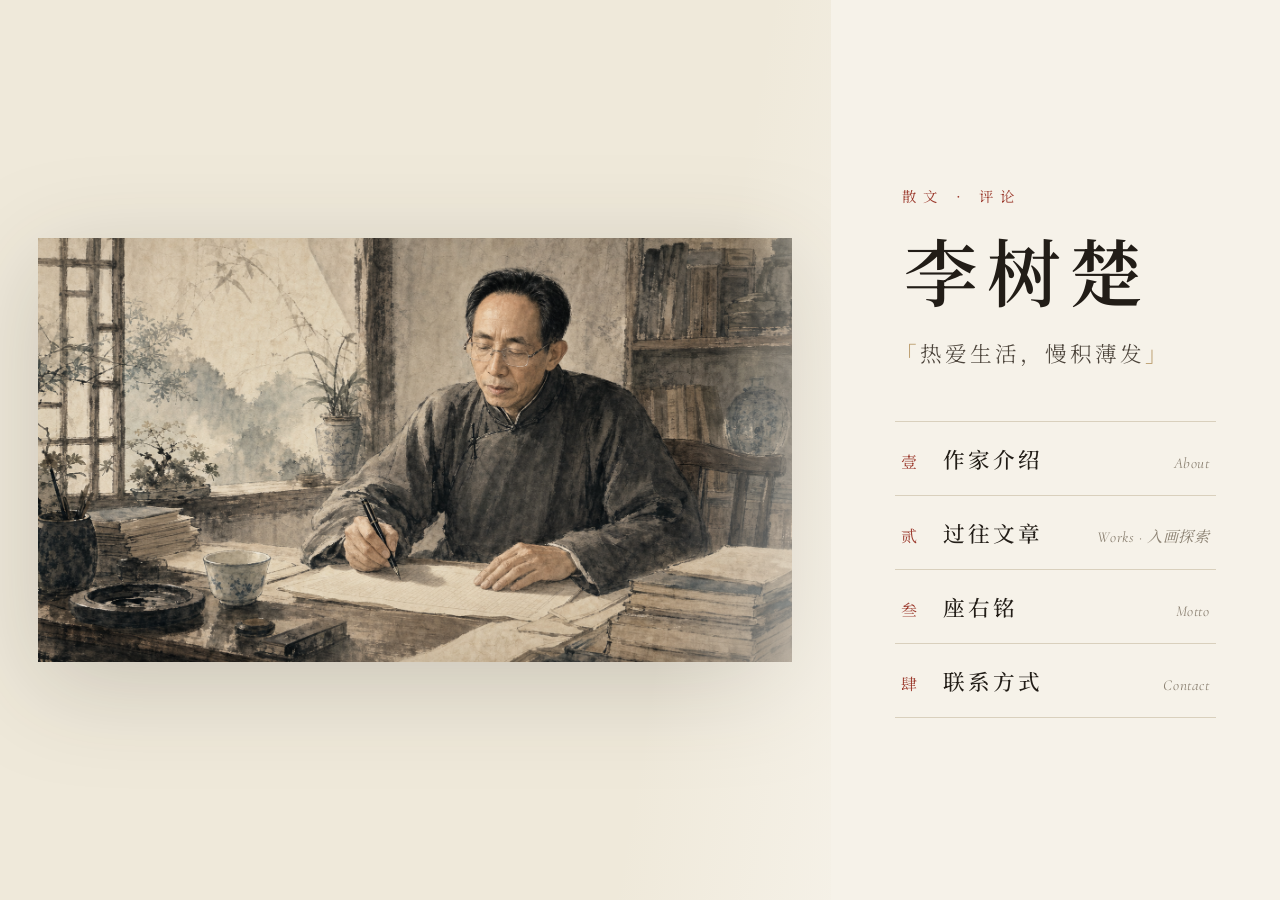
==== index.html @ 4a15b779 "填充联系方式：手机/微信/地址，改为联系信息列表 Co-Authored-By: Claude Opus 4.8 <noreply@anthropic.com>" ====
<!DOCTYPE html>
<html lang="zh-CN">
<head>
  <meta charset="UTF-8" />
  <meta name="viewport" content="width=device-width, initial-scale=1.0" />
  <title>李树楚 · 作家</title>
  <meta name="description" content="作家李树楚个人网站 —— 作家介绍、过往文章、座右铭与联系方式" />
  <link rel="preconnect" href="https://fonts.googleapis.com" />
  <link rel="preconnect" href="https://fonts.gstatic.com" crossorigin />
  <link
    href="https://fonts.googleapis.com/css2?family=Noto+Serif+SC:wght@300;400;500;600;700&family=Cormorant+Garamond:ital,wght@0,400;0,500;1,400&display=swap"
    rel="stylesheet"
  />
  <link rel="stylesheet" href="styles/main.css?v=2" />
</head>
<body class="home-body">
  <!-- 首页 hero：左图右栏（纯入口页）-->
  <section class="hero" id="top">
    <div class="hero__photo">
      <div class="hero__photo-img" data-photo></div>
      <div class="hero__photo-veil" aria-hidden="true"></div>
    </div>
    <div class="hero__panel">
      <div class="hero__intro">
        <p class="hero__eyebrow" data-title></p>
        <h1 class="hero__name" data-name></h1>
        <p class="hero__penname" data-penname></p>
        <p class="hero__tagline" data-tagline></p>
      </div>
      <nav class="hero__menu">
        <a class="hero__entry" href="about.html">
          <span class="hero__entry-num">壹</span>
          <span class="hero__entry-label">作家介绍</span>
          <span class="hero__entry-en">About</span>
        </a>
        <a class="hero__entry hero__entry--feature" href="gallery.html">
          <span class="hero__entry-num">贰</span>
          <span class="hero__entry-label">过往文章</span>
          <span class="hero__entry-en">Works · 入画探索</span>
        </a>
        <a class="hero__entry" href="motto.html">
          <span class="hero__entry-num">叁</span>
          <span class="hero__entry-label">座右铭</span>
          <span class="hero__entry-en">Motto</span>
        </a>
        <a class="hero__entry" href="contact.html">
          <span class="hero__entry-num">肆</span>
          <span class="hero__entry-label">联系方式</span>
          <span class="hero__entry-en">Contact</span>
        </a>
      </nav>
    </div>
  </section>

  <script src="scripts/data.js?v=2"></script>
  <script src="scripts/main.js?v=2"></script>
</body>
</html>
---- styles/main.css ----
/* ============================================================
   典雅文学风 —— 主样式
   配色：宣纸米白 + 墨色 + 印章朱红点缀
   ============================================================ */
:root {
  --paper: #f6f2e9;
  --paper-deep: #efe9da;
  --ink: #221d17;
  --ink-soft: #4a4239;
  --ink-faint: #8c8273;
  --seal: #9c3b2e;
  --seal-soft: #b96a52;
  --line: #d9d0bd;
  --gold: #b08d57;
  --serif-cn: "Noto Serif SC", "Songti SC", "STSong", serif;
  --serif-la: "Cormorant Garamond", "Noto Serif SC", serif;
  --maxw: 1080px;
  --ease: cubic-bezier(0.22, 1, 0.36, 1);
}
* { box-sizing: border-box; margin: 0; padding: 0; }
html { scroll-behavior: smooth; }
body {
  background: var(--paper);
  color: var(--ink);
  font-family: var(--serif-cn);
  line-height: 1.9;
  font-size: 17px;
  letter-spacing: 0.02em;
  -webkit-font-smoothing: antialiased;
  text-rendering: optimizeLegibility;
  overflow-x: hidden;
}
a { color: inherit; text-decoration: none; }

/* ---------- 导航 ---------- */
.nav {
  position: fixed;
  top: 0; left: 0; right: 0;
  z-index: 50;
  display: flex;
  align-items: center;
  justify-content: space-between;
  padding: 1.1rem clamp(1.2rem, 5vw, 3rem);
  transition: background 0.4s var(--ease), padding 0.4s var(--ease),
              box-shadow 0.4s var(--ease);
}
.nav--scrolled, .nav--solid {
  background: rgba(246, 242, 233, 0.9);
  backdrop-filter: blur(10px);
  box-shadow: 0 1px 0 var(--line);
  padding-top: 0.75rem;
  padding-bottom: 0.75rem;
}
.nav__brand {
  font-size: 1.15rem;
  font-weight: 600;
  letter-spacing: 0.16em;
  opacity: 0;
  transition: opacity 0.5s var(--ease);
}
.nav--scrolled .nav__brand, .nav--solid .nav__brand { opacity: 1; }
.nav__back {
  font-size: 1rem;
  letter-spacing: 0.12em;
  color: var(--ink-soft);
  padding: 0.4rem 1rem;
  border: 1px solid var(--line);
  border-radius: 999px;
  background: rgba(246, 242, 233, 0.6);
  transition: color 0.3s var(--ease), border-color 0.3s var(--ease);
}
.nav__back:hover { color: var(--seal); border-color: var(--seal); }
.nav__links { display: flex; gap: clamp(1rem, 3vw, 2.2rem); }
.nav__links a {
  font-size: 0.95rem;
  letter-spacing: 0.12em;
  color: var(--ink-soft);
  position: relative;
  padding-bottom: 3px;
}
.nav__links a::after {
  content: "";
  position: absolute;
  left: 0; bottom: 0;
  width: 0; height: 1px;
  background: var(--seal);
  transition: width 0.35s var(--ease);
}
.nav__links a:hover { color: var(--seal); }
.nav__links a:hover::after { width: 100%; }

/* ---------- 首页 hero：左图右栏 ---------- */
.hero {
  display: grid;
  grid-template-columns: 1.85fr 1fr;   /* 图大、右栏小 */
  min-height: 100vh;
}
.hero__photo {
  position: relative;
  overflow: hidden;
  background: var(--paper-deep);
  display: flex;
  align-items: center;
  justify-content: center;
  padding: clamp(1rem, 3vw, 2.6rem);
}
.hero__photo-img {
  position: absolute;
  inset: clamp(1rem, 3vw, 2.6rem);
  background-size: contain;             /* 完整显示整张照片，不裁切 */
  background-repeat: no-repeat;
  background-position: center;
  opacity: 0;
  transform: scale(1);
  animation:
    fadeIn 1.6s var(--ease) 0.2s forwards,
    slowZoom 16s ease-in-out 1.6s infinite alternate;   /* 缓慢呼吸式放大缩小 */
  filter: drop-shadow(0 22px 50px rgba(34,29,23,0.18));
}
@keyframes fadeIn { to { opacity: 1; } }
@keyframes slowZoom { from { transform: scale(1); } to { transform: scale(1.07); } }
.hero__photo-veil {
  position: absolute;
  inset: 0;
  pointer-events: none;
  background: linear-gradient(100deg, rgba(246,242,233,0) 78%, rgba(246,242,233,0.85) 100%);
}
.hero__panel {
  position: relative;
  display: flex;
  flex-direction: column;
  justify-content: center;
  padding: clamp(2rem, 5vw, 4.5rem) clamp(1.6rem, 5vw, 4rem);
  gap: clamp(2rem, 4vw, 3rem);
}
.hero__eyebrow {
  font-size: 0.9rem;
  letter-spacing: 0.5em;
  color: var(--seal);
  text-indent: 0.5em;
  margin-bottom: 1.2rem;
  opacity: 0; animation: rise 1s var(--ease) 0.2s forwards;
}
.hero__name {
  font-size: clamp(2.8rem, 6vw, 4.6rem);
  font-weight: 600;
  letter-spacing: 0.12em;
  line-height: 1.1;
  text-indent: 0.12em;
  opacity: 0; animation: rise 1.1s var(--ease) 0.35s forwards;
}
.hero__penname {
  margin-top: 0.8rem;
  font-size: 1rem;
  color: var(--ink-faint);
  letter-spacing: 0.2em;
  opacity: 0; animation: rise 1.1s var(--ease) 0.5s forwards;
}
.hero__tagline {
  margin-top: 1.4rem;
  font-size: clamp(1.05rem, 1.8vw, 1.35rem);
  color: var(--ink-soft);
  letter-spacing: 0.14em;
  font-weight: 300;
  opacity: 0; animation: rise 1.1s var(--ease) 0.65s forwards;
}
.hero__tagline::before { content: "「"; color: var(--gold); }
.hero__tagline::after { content: "」"; color: var(--gold); }
@keyframes rise { from { opacity: 0; transform: translateY(24px); } to { opacity: 1; transform: translateY(0); } }

/* 四大板块入口 */
.hero__menu { display: flex; flex-direction: column; }
.hero__entry {
  display: flex;
  align-items: baseline;
  gap: 1rem;
  padding: 1rem 0.4rem;
  border-top: 1px solid var(--line);
  position: relative;
  opacity: 0; animation: rise 0.9s var(--ease) forwards;
  transition: padding-left 0.4s var(--ease), background 0.4s var(--ease);
}
.hero__entry:last-child { border-bottom: 1px solid var(--line); }
.hero__menu .hero__entry:nth-child(1) { animation-delay: 0.8s; }
.hero__menu .hero__entry:nth-child(2) { animation-delay: 0.92s; }
.hero__menu .hero__entry:nth-child(3) { animation-delay: 1.04s; }
.hero__menu .hero__entry:nth-child(4) { animation-delay: 1.16s; }
.hero__entry::before {
  content: "";
  position: absolute;
  left: -1px; top: 0; bottom: 0;
  width: 2px;
  background: var(--seal);
  transform: scaleY(0);
  transition: transform 0.4s var(--ease);
}
.hero__entry:hover { padding-left: 1.2rem; background: rgba(176,141,87,0.06); }
.hero__entry:hover::before { transform: scaleY(1); }
.hero__entry-num {
  font-size: 1rem; color: var(--seal); flex: none;
  width: 1.6rem;
}
.hero__entry-label {
  font-size: 1.35rem; font-weight: 500; letter-spacing: 0.14em; flex: 1;
}
.hero__entry-en {
  font-family: var(--serif-la);
  font-size: 0.95rem; font-style: italic; color: var(--ink-faint);
  letter-spacing: 0.04em;
}
/* 「过往文章」入口与其它板块保持一致（黑色，无特殊标记）*/

/* ---------- 通用区块 ---------- */
.section {
  position: relative;
  z-index: 1;
  max-width: var(--maxw);
  margin: 0 auto;
  padding: clamp(4rem, 10vw, 7rem) clamp(1.4rem, 6vw, 3rem);
}
.section__head { display: flex; align-items: baseline; gap: 1.2rem; margin-bottom: 3rem; }
.section__index {
  font-size: 1rem; color: var(--seal);
  border: 1px solid var(--seal);
  width: 2.4rem; height: 2.4rem;
  display: grid; place-items: center; border-radius: 50%; flex: none;
}
.section__title { font-size: clamp(1.8rem, 4vw, 2.6rem); font-weight: 500; letter-spacing: 0.18em; }
.section__title::after { content: ""; display: block; width: 48px; height: 2px; background: var(--gold); margin-top: 0.8rem; }

/* ---------- 独立内容页 ---------- */
.page { min-height: calc(100vh - 110px); padding-top: 1.5rem; }
.nav__links a.is-current { color: var(--seal); }
.nav__links a.is-current::after { width: 100%; }

/* ---------- 作家介绍 ---------- */
.about__layout {
  display: grid;
  grid-template-columns: 0.8fr 1.2fr;
  gap: clamp(2rem, 5vw, 4rem);
  align-items: start;
}
.about__portrait-img {
  width: 100%;
  aspect-ratio: 2 / 3;
  background-size: contain;
  background-repeat: no-repeat;
  background-position: center;
}
.about__intro {
  font-size: 1.3rem; line-height: 2; margin-bottom: 1.6rem; font-weight: 500;
  max-width: 760px;
}
.about__text p + p { margin-top: 1.2rem; color: var(--ink-soft); max-width: 760px; }

/* ---------- 过往文章 入口 ---------- */
.feature { text-align: center; }
.feature__lead {
  font-size: clamp(1.15rem, 2.4vw, 1.5rem);
  line-height: 2; color: var(--ink-soft); letter-spacing: 0.08em;
  margin-bottom: 2.4rem;
}
.feature__cta {
  display: inline-flex; align-items: center; gap: 0.8rem;
  padding: 1rem 2.2rem;
  border: 1px solid var(--seal);
  color: var(--seal);
  border-radius: 999px;
  font-size: 1.1rem; letter-spacing: 0.14em;
  transition: background 0.4s var(--ease), color 0.4s var(--ease), gap 0.3s var(--ease);
}
.feature__cta:hover { background: var(--seal); color: var(--paper); gap: 1.3rem; }
.feature__cta-arrow { transition: transform 0.3s var(--ease); }
.feature__cta:hover .feature__cta-arrow { transform: translateX(4px); }

.feature__list {
  list-style: none;
  margin: 3.4rem auto 0;
  max-width: 640px;
  text-align: left;
  border-top: 1px solid var(--line);
}
.feature__list-item a {
  display: flex; align-items: baseline; gap: 1rem;
  padding: 1.1rem 0.4rem;
  border-bottom: 1px solid var(--line);
  transition: padding-left 0.35s var(--ease), background 0.35s var(--ease);
}
.feature__list-item a:hover { padding-left: 1rem; background: rgba(176,141,87,0.06); }
.feature__list-spot {
  font-size: 0.72rem; color: var(--paper); background: var(--seal);
  padding: 2px 8px; border-radius: 3px; flex: none; letter-spacing: 0.08em;
  position: relative; top: -2px;
}
.feature__list-title { font-size: 1.2rem; font-weight: 500; flex: 1; letter-spacing: 0.06em; }
.feature__list-meta { font-size: 0.82rem; color: var(--ink-faint); letter-spacing: 0.06em; }

/* ---------- 座右铭 ---------- */
.mottos__list { display: flex; flex-direction: column; gap: clamp(2rem, 5vw, 3.4rem); }
.motto {
  position: relative; padding-left: 3rem;
  font-size: clamp(1.4rem, 3.2vw, 2rem); line-height: 1.9;
  font-weight: 300; letter-spacing: 0.08em;
}
.motto::before {
  content: "“"; position: absolute; left: 0; top: -0.7rem;
  font-size: 3.6rem; color: var(--seal); opacity: 0.5; font-family: var(--serif-la);
}

/* ---------- 联系方式 ---------- */
.contact { text-align: center; }
.contact__inner { max-width: 560px; margin: 0 auto; }
.contact__note { font-size: 1.2rem; color: var(--ink-soft); letter-spacing: 0.1em; }
.contact__email {
  display: inline-block; margin-top: 1.6rem;
  font-family: var(--serif-la); font-size: 1.5rem; color: var(--seal);
  border-bottom: 1px solid var(--seal-soft); padding-bottom: 4px; letter-spacing: 0.04em;
  transition: opacity 0.3s var(--ease);
}
.contact__email:hover { opacity: 0.7; }

/* 联系信息列表 */
.contact__list {
  list-style: none;
  margin: 2rem auto 0;
  max-width: 460px;
  text-align: left;
}
.contact__item {
  display: flex;
  align-items: baseline;
  gap: 1.2rem;
  padding: 1rem 0.2rem;
  border-bottom: 1px solid var(--line);
}
.contact__item:first-child { border-top: 1px solid var(--line); }
.contact__label {
  flex: none;
  width: 3.2rem;
  font-size: 0.95rem;
  letter-spacing: 0.18em;
  color: var(--seal);
}
.contact__value {
  flex: 1;
  font-size: 1.15rem;
  color: var(--ink);
  letter-spacing: 0.04em;
  line-height: 1.7;
  word-break: break-word;
}
a.contact__value {
  color: var(--ink);
  border-bottom: 1px solid transparent;
  transition: color 0.3s var(--ease), border-color 0.3s var(--ease);
}
a.contact__value:hover { color: var(--seal); border-color: var(--seal); }

/* ---------- 页脚 ---------- */
.footer {
  text-align: center; padding: 3rem 1.5rem;
  border-top: 1px solid var(--line);
  color: var(--ink-faint); font-size: 0.85rem; letter-spacing: 0.12em;
  position: relative; z-index: 1;
}

/* ---------- 文章全文页 ---------- */
.article-body { background: var(--paper); }
.article { padding: clamp(7rem, 14vw, 10rem) clamp(1.4rem, 6vw, 3rem) 4rem; }
.article__inner { max-width: 680px; margin: 0 auto; position: relative; }
.article__spot {
  display: inline-block; font-size: 0.78rem; color: var(--paper);
  background: var(--seal); padding: 3px 10px; border-radius: 3px; letter-spacing: 0.12em;
  margin-bottom: 1.4rem;
}
.article__title {
  font-size: clamp(2.2rem, 5vw, 3.2rem); font-weight: 600;
  letter-spacing: 0.08em; line-height: 1.3;
}
.article__meta { color: var(--ink-faint); letter-spacing: 0.12em; margin-top: 0.8rem; }
.article__excerpt {
  margin-top: 2rem; font-size: 1.3rem; font-style: italic; color: var(--ink-soft);
  border-left: 2px solid var(--gold); padding-left: 1.4rem; line-height: 2;
}
.article__seal {
  position: absolute; top: 0; right: 0;
  width: 3.2rem; height: 3.2rem;
  border: 1.5px solid var(--seal); color: var(--seal);
  display: grid; place-items: center; border-radius: 6px;
  font-size: 1.2rem; transform: rotate(0deg);
}
.article__body { margin-top: 3rem; }
.article__body p {
  font-size: 1.15rem; line-height: 2.3; margin-bottom: 1.6rem;
  text-indent: 2em; color: var(--ink);
}
.article__nav {
  margin-top: 4rem; padding-top: 2rem; border-top: 1px solid var(--line);
  display: flex; justify-content: space-between; flex-wrap: wrap; gap: 1rem;
}
.article__back { color: var(--seal); letter-spacing: 0.1em; border-bottom: 1px solid transparent; transition: border-color 0.3s var(--ease); }
.article__back:hover { border-color: var(--seal); }
.article__notfound { font-size: 1.3rem; color: var(--ink-soft); margin-bottom: 2rem; }

/* ---------- 滚动揭示动画 ---------- */
.reveal { opacity: 0; transform: translateY(34px); transition: opacity 0.9s var(--ease), transform 0.9s var(--ease); }
.reveal.is-visible { opacity: 1; transform: translateY(0); }

/* ---------- 响应式 ---------- */
@media (max-width: 820px) {
  .hero { grid-template-columns: 1fr; min-height: auto; }
  .hero__photo { height: 46vh; min-height: 300px; }
  .hero__photo-veil {
    background: linear-gradient(to bottom, rgba(246,242,233,0) 60%, rgba(246,242,233,0.96) 100%);
  }
  .hero__panel { padding: 2.4rem 1.6rem 3rem; gap: 2rem; }
  .about__layout { grid-template-columns: 1fr; }
  .about__portrait { max-width: 420px; }
  .nav__links { gap: 0.9rem; }
  .nav__links a { font-size: 0.82rem; letter-spacing: 0.06em; }
  .hero__entry-en { display: none; }
}

@media (prefers-reduced-motion: reduce) {
  *, *::before, *::after { animation-duration: 0.001ms !important; transition-duration: 0.001ms !important; }
  .reveal { opacity: 1; transform: none; }
  .hero__entry, .hero__eyebrow, .hero__name, .hero__penname, .hero__tagline { opacity: 1; }
}
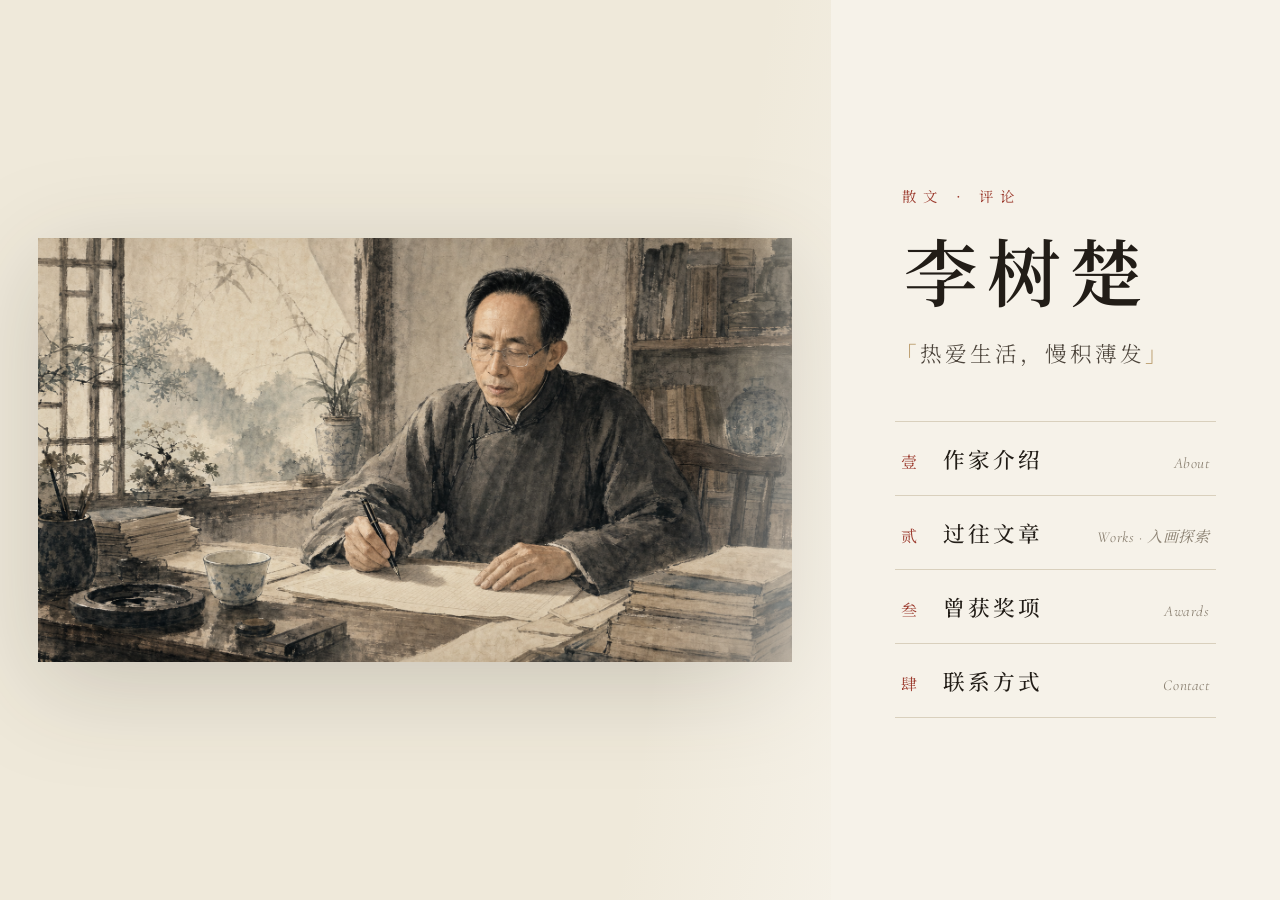
==== commit 203c551d: "座右铭移至作家介绍下方；原座右铭版块改为「曾获奖项」 - about 页在介绍下方新增座右铭区块 - 导航/首页入口「座右铭」→「曾获奖项」(Awards) - motto.html 改造为曾获奖项列" ====
--- a/index.html
+++ b/index.html
@@ -4,14 +4,14 @@
   <meta charset="UTF-8" />
   <meta name="viewport" content="width=device-width, initial-scale=1.0" />
   <title>李树楚 · 作家</title>
-  <meta name="description" content="作家李树楚个人网站 —— 作家介绍、过往文章、座右铭与联系方式" />
+  <meta name="description" content="作家李树楚个人网站 —— 作家介绍、过往文章、曾获奖项与联系方式" />
   <link rel="preconnect" href="https://fonts.googleapis.com" />
   <link rel="preconnect" href="https://fonts.gstatic.com" crossorigin />
   <link
     href="https://fonts.googleapis.com/css2?family=Noto+Serif+SC:wght@300;400;500;600;700&family=Cormorant+Garamond:ital,wght@0,400;0,500;1,400&display=swap"
     rel="stylesheet"
   />
-  <link rel="stylesheet" href="styles/main.css?v=2" />
+  <link rel="stylesheet" href="styles/main.css?v=4" />
 </head>
 <body class="home-body">
   <!-- 首页 hero：左图右栏（纯入口页）-->
@@ -40,8 +40,8 @@
         </a>
         <a class="hero__entry" href="motto.html">
           <span class="hero__entry-num">叁</span>
-          <span class="hero__entry-label">座右铭</span>
-          <span class="hero__entry-en">Motto</span>
+          <span class="hero__entry-label">曾获奖项</span>
+          <span class="hero__entry-en">Awards</span>
         </a>
         <a class="hero__entry" href="contact.html">
           <span class="hero__entry-num">肆</span>
@@ -52,7 +52,7 @@
     </div>
   </section>
 
-  <script src="scripts/data.js?v=2"></script>
-  <script src="scripts/main.js?v=2"></script>
+  <script src="scripts/data.js?v=4"></script>
+  <script src="scripts/main.js?v=4"></script>
 </body>
 </html>
--- a/styles/main.css
+++ b/styles/main.css
@@ -307,6 +307,46 @@
   font-size: 3.6rem; color: var(--seal); opacity: 0.5; font-family: var(--serif-la);
 }
 
+/* 座右铭（作家介绍下方） */
+.about__motto {
+  max-width: 760px;
+  margin: clamp(2.4rem, 5vw, 3.6rem) 0 0;
+  padding-top: 1.8rem;
+  border-top: 1px solid var(--line);
+  font-size: clamp(1.3rem, 2.6vw, 1.7rem);
+  line-height: 1.95;
+  font-weight: 300;
+  letter-spacing: 0.12em;
+  color: var(--ink);
+}
+.about__motto::before {
+  content: "座右铭";
+  display: block;
+  font-size: 0.82rem;
+  letter-spacing: 0.34em;
+  color: var(--seal);
+  margin-bottom: 0.9rem;
+}
+
+/* 曾获奖项 */
+.awards__list { list-style: none; max-width: 720px; }
+.award {
+  position: relative;
+  padding: 1.1rem 0 1.1rem 2.1rem;
+  border-bottom: 1px solid var(--line);
+  font-size: clamp(1.05rem, 2.2vw, 1.3rem);
+  line-height: 1.7;
+  letter-spacing: 0.06em;
+  color: var(--ink);
+}
+.award:first-child { border-top: 1px solid var(--line); }
+.award::before {
+  content: "✦";
+  position: absolute; left: 0; top: 1.15rem;
+  color: var(--gold);
+  font-size: 1rem;
+}
+
 /* ---------- 联系方式 ---------- */
 .contact { text-align: center; }
 .contact__inner { max-width: 560px; margin: 0 auto; }
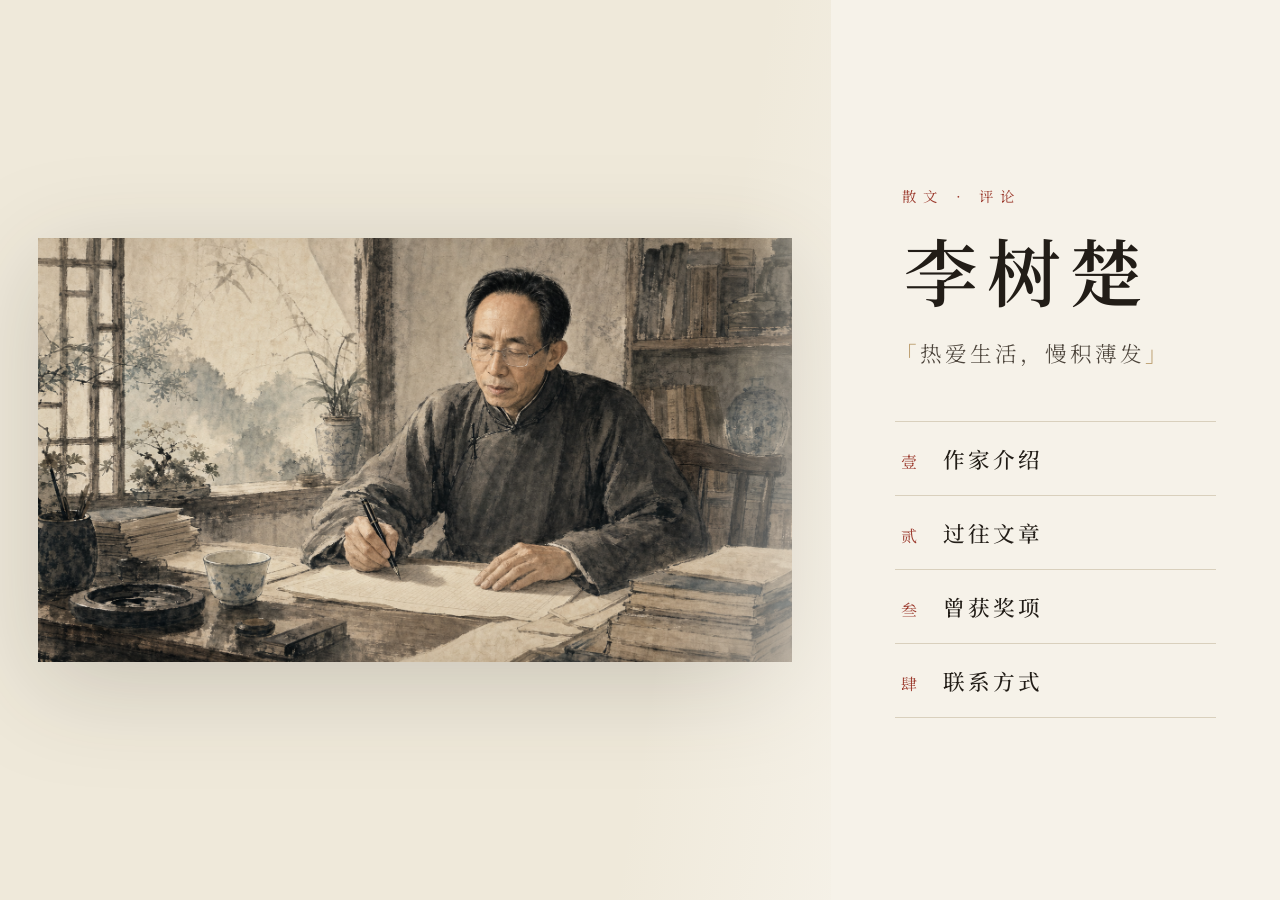
==== commit d2f837d7: "封面：去掉各入口下方的英文小标(About/Works/Awards/Contact) Co-Authored-By: Claude Opus 4.8 <noreply@anthropic.com>" ====
--- a/index.html
+++ b/index.html
@@ -11,7 +11,7 @@
     href="https://fonts.googleapis.com/css2?family=Noto+Serif+SC:wght@300;400;500;600;700&family=Cormorant+Garamond:ital,wght@0,400;0,500;1,400&display=swap"
     rel="stylesheet"
   />
-  <link rel="stylesheet" href="styles/main.css?v=4" />
+  <link rel="stylesheet" href="styles/main.css?v=8" />
 </head>
 <body class="home-body">
   <!-- 首页 hero：左图右栏（纯入口页）-->
@@ -31,28 +31,24 @@
         <a class="hero__entry" href="about.html">
           <span class="hero__entry-num">壹</span>
           <span class="hero__entry-label">作家介绍</span>
-          <span class="hero__entry-en">About</span>
         </a>
         <a class="hero__entry hero__entry--feature" href="gallery.html">
           <span class="hero__entry-num">贰</span>
           <span class="hero__entry-label">过往文章</span>
-          <span class="hero__entry-en">Works · 入画探索</span>
         </a>
         <a class="hero__entry" href="motto.html">
           <span class="hero__entry-num">叁</span>
           <span class="hero__entry-label">曾获奖项</span>
-          <span class="hero__entry-en">Awards</span>
         </a>
         <a class="hero__entry" href="contact.html">
           <span class="hero__entry-num">肆</span>
           <span class="hero__entry-label">联系方式</span>
-          <span class="hero__entry-en">Contact</span>
         </a>
       </nav>
     </div>
   </section>
 
-  <script src="scripts/data.js?v=4"></script>
-  <script src="scripts/main.js?v=4"></script>
+  <script src="scripts/data.js?v=8"></script>
+  <script src="scripts/main.js?v=8"></script>
 </body>
 </html>
--- a/styles/main.css
+++ b/styles/main.css
@@ -307,25 +307,19 @@
   font-size: 3.6rem; color: var(--seal); opacity: 0.5; font-family: var(--serif-la);
 }
 
-/* 座右铭（作家介绍下方） */
-.about__motto {
+/* 座右铭（紧接作家介绍正文之后） */
+.about__motto-label {
+  margin-top: 1.8rem;
+  font-size: 1.3rem;          /* 与 .about__intro 同字号 */
+  font-weight: 500;
+  letter-spacing: 0.08em;
+  color: var(--ink);
+}
+.about__motto-text {
+  margin-top: 0.6rem;
   max-width: 760px;
-  margin: clamp(2.4rem, 5vw, 3.6rem) 0 0;
-  padding-top: 1.8rem;
-  border-top: 1px solid var(--line);
-  font-size: clamp(1.3rem, 2.6vw, 1.7rem);
-  line-height: 1.95;
-  font-weight: 300;
-  letter-spacing: 0.12em;
-  color: var(--ink);
-}
-.about__motto::before {
-  content: "座右铭";
-  display: block;
-  font-size: 0.82rem;
-  letter-spacing: 0.34em;
-  color: var(--seal);
-  margin-bottom: 0.9rem;
+  color: var(--ink-soft);
+  line-height: 1.9;
 }
 
 /* 曾获奖项 */
